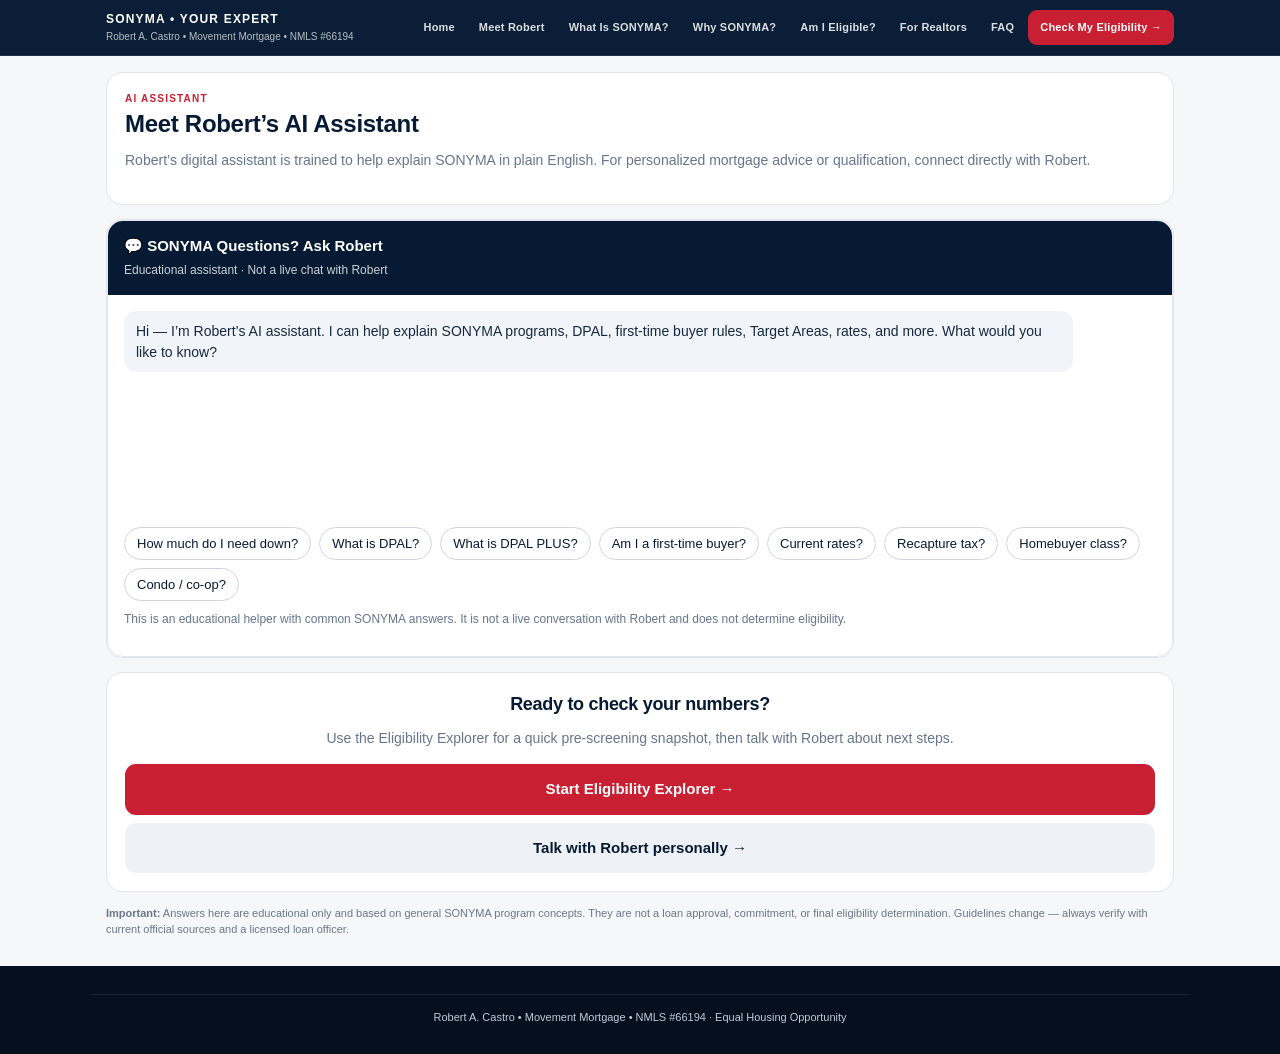
==== ask-robert.html @ 3ed0aafd "Add Ask Robert AI Assistant page (transparent positioning + funnel to eligibility)" ====
<!doctype html>
<html lang="en">
<head>
<meta charset="utf-8">
<meta name="viewport" content="width=device-width,initial-scale=1,viewport-fit=cover">
<meta name="theme-color" content="#071a33">
<title>Ask Robert’s AI Assistant | SONYMA Questions | Robert A. Castro</title>
<meta name="description" content="Robert’s digital assistant helps explain SONYMA in plain English. For personalized mortgage advice, connect directly with Robert.">
<link rel="stylesheet" href="/styles.css">
<style>
.chat-shell{background:#fff;border:1px solid #e5e7eb;border-radius:16px;overflow:hidden}
.chat-head{background:var(--navy);color:#fff;padding:14px 16px}
.chat-head strong{display:block;font-size:15px}
.chat-head span{font-size:12px;opacity:.8}
.chat-body{padding:16px;min-height:220px}
.bubble{max-width:92%;padding:10px 12px;border-radius:12px;font-size:14px;line-height:1.45;margin-bottom:10px}
.bubble.ai{background:#f1f5f9;color:var(--ink)}
.bubble.user{background:#e8f0fe;color:var(--navy);margin-left:auto}
.chips{display:flex;flex-wrap:wrap;gap:8px;margin:12px 0 0}
.chips button{border:1px solid #d1d5db;background:#fff;border-radius:999px;padding:8px 12px;font-size:13px;cursor:pointer;color:var(--navy)}
.chips button:hover{border-color:#c91f32;color:#c91f32}
.chat-note{font-size:12px;color:var(--muted);margin-top:10px;line-height:1.4}
</style>
</head>
<body>
<header class="site-header">
  <div class="header-inner">
    <div class="brand-block">
      <div class="brand">SONYMA • YOUR EXPERT</div>
      <div class="subbrand">Robert A. Castro • Movement Mortgage • NMLS #66194</div>
    </div>
    <nav class="nav-desktop" aria-label="Main">
      <a href="/">Home</a>
      <a href="/meet-robert.html">Meet Robert</a>
      <a href="/what-is-sonyma.html">What Is SONYMA?</a>
      <a href="/why-sonyma.html">Why SONYMA?</a>
      <a href="/eligible.html">Am I Eligible?</a>
      <a href="/realtors.html">For Realtors</a>
      <a href="/faq.html">FAQ</a>
      <a class="nav-cta" href="/eligible.html">Check My Eligibility →</a>
    </nav>
    <button type="button" class="menu-btn" id="menuBtn" aria-label="Open menu">Menu</button>
  </div>
  <nav class="nav-mobile" id="navMobile">
    <a href="/">Home</a>
    <a href="/meet-robert.html">Meet Robert</a>
    <a href="/ask-robert.html">Ask Robert (AI)</a>
    <a href="/eligible.html">Am I Eligible?</a>
    <a href="/realtors.html">For Realtors</a>
    <a href="/faq.html">FAQ</a>
    <a class="nav-cta-m" href="/eligible.html">Check My Eligibility →</a>
  </nav>
</header>

<main class="wrap">
  <section class="card">
    <div class="eyebrow">AI assistant</div>
    <h1 class="section-title" style="font-size:24px">Meet Robert’s AI Assistant</h1>
    <p class="section-sub">Robert’s digital assistant is trained to help explain SONYMA in plain English. For personalized mortgage advice or qualification, connect directly with Robert.</p>
  </section>

  <section class="card" style="padding:0;overflow:hidden">
    <div class="chat-shell">
      <div class="chat-head">
        <strong>💬 SONYMA Questions? Ask Robert</strong>
        <span>Educational assistant · Not a live chat with Robert</span>
      </div>
      <div class="chat-body" id="chatBody">
        <div class="bubble ai">Hi — I’m Robert’s AI assistant. I can help explain SONYMA programs, DPAL, first-time buyer rules, Target Areas, rates, and more. What would you like to know?</div>
      </div>
      <div style="padding:0 16px 16px">
        <div class="chips" id="chips">
          <button type="button" data-q="How much do I need down?">How much do I need down?</button>
          <button type="button" data-q="What is DPAL?">What is DPAL?</button>
          <button type="button" data-q="What is DPAL PLUS?">What is DPAL PLUS?</button>
          <button type="button" data-q="Am I a first-time buyer?">Am I a first-time buyer?</button>
          <button type="button" data-q="What are current SONYMA rates?">Current rates?</button>
          <button type="button" data-q="What is recapture tax?">Recapture tax?</button>
          <button type="button" data-q="Do I need a homebuyer class?">Homebuyer class?</button>
          <button type="button" data-q="Can I buy a condo or co-op?">Condo / co-op?</button>
        </div>
        <p class="chat-note">This is an educational helper with common SONYMA answers. It is not a live conversation with Robert and does not determine eligibility.</p>
      </div>
    </div>
  </section>

  <section class="card" style="text-align:center">
    <h2 class="section-title" style="font-size:18px">Ready to check your numbers?</h2>
    <p class="section-sub">Use the Eligibility Explorer for a quick pre-screening snapshot, then talk with Robert about next steps.</p>
    <a class="button block" href="/eligible.html">Start Eligibility Explorer →</a>
    <a class="button secondary block" href="tel:19148049889" style="margin-top:8px">Talk with Robert personally →</a>
  </section>

  <p class="notice"><b>Important:</b> Answers here are educational only and based on general SONYMA program concepts. They are not a loan approval, commitment, or final eligibility determination. Guidelines change — always verify with current official sources and a licensed loan officer.</p>
</main>

<footer class="site-footer">
  <div class="footer-inner">
    <div class="footer-bottom">Robert A. Castro • Movement Mortgage • NMLS #66194 · Equal Housing Opportunity</div>
  </div>
</footer>
<script>
document.getElementById('menuBtn').addEventListener('click',function(){
  document.getElementById('navMobile').classList.toggle('open');
});

const answers = {
  "How much do I need down?": "Many SONYMA programs allow a down payment as low as 3% of the purchase price. Your minimum cash contribution is often 1% (3% for co-ops). You may also be able to use DPAL to help cover down payment and eligible closing costs. Exact requirements depend on property type and program.",
  "What is DPAL?": "DPAL is SONYMA’s Down Payment Assistance Loan. It’s typically 0% interest with no monthly payment, and is generally the greater of $3,000 or 3% of the purchase price (up to $15,000). Using standard DPAL usually increases the first-mortgage rate by about 0.40%. It’s forgiven over time if you stay in the home (subject to program rules).",
  "What is DPAL PLUS?": "DPAL PLUS 2026 is an enhanced, limited down-payment assistance option for certain lower-income buyers. In some cases it can provide more assistance than standard DPAL (up to higher amounts under current guidelines) for down payment, closing costs, and related costs. Funding is limited and eligibility is stricter — ask Robert for the current status.",
  "Am I a first-time buyer?": "For SONYMA, a first-time buyer generally means you haven’t had an ownership interest in a principal residence in the last 3 years. Exceptions can apply if you’re buying in a federally designated Target Area (and in some other limited cases under program rules).",
  "What are current SONYMA rates?": "As a recent official snapshot: Achieving the Dream is about 5.700% without DPAL / 6.100% with DPAL. Low Interest Rate Program is about 6.100% without DPAL / 6.500% with DPAL. These are 30-year fixed rates with 0 points and can change. Always verify on the official SONYMA rate page.",
  "What is recapture tax?": "Federal recapture tax can apply in limited situations when you sell a home financed with certain bond-backed loans (including many SONYMA loans) within nine years and meet specific income and gain tests. It does not automatically apply just because you used SONYMA. Most borrowers never owe it. See the Recapture Tax page for a plain-English breakdown.",
  "Do I need a homebuyer class?": "Often yes. Many SONYMA borrowers must complete an approved homebuyer education course before closing. It covers budgeting, credit, mortgage basics, and homeownership responsibilities. Your lender will confirm what applies to your file.",
  "Can I buy a condo or co-op?": "Yes, in many cases. Single-family homes, condos, co-ops, and 2–4 family primary residences can be eligible under SONYMA guidelines. Limits and cash contribution rules can differ (for example, co-ops often require a higher minimum cash contribution)."
};

const body = document.getElementById('chatBody');
document.getElementById('chips').addEventListener('click', function(e){
  const btn = e.target.closest('button[data-q]');
  if(!btn) return;
  const q = btn.getAttribute('data-q');
  const a = answers[q] || "That’s a great question for Robert to review with your specific numbers. Try the Eligibility Explorer, or call Robert directly.";
  body.innerHTML += '<div class="bubble user">'+q+'</div>';
  body.innerHTML += '<div class="bubble ai">'+a+'</div>';
  body.innerHTML += '<div class="bubble ai">Want to see how this might apply to your situation? <a href="/eligible.html"><b>Start the Eligibility Explorer →</b></a></div>';
  body.scrollTop = body.scrollHeight;
});
</script>
</body>
</html>
---- styles.css ----
:root{--navy:#071a33;--navy2:#0c2b4d;--red:#c91f32;--green:#14804a;--amber:#a66a00;--ink:#17283e;--muted:#65758b;--paper:#f5f7f9;--line:#dfe5ec;--white:#fff}
*{box-sizing:border-box}
html{scroll-behavior:smooth}
html,body{margin:0;background:var(--paper);color:var(--ink);font-family:-apple-system,BlinkMacSystemFont,"Segoe UI",Arial,sans-serif;-webkit-text-size-adjust:100%;line-height:1.5}
body{min-height:100vh;display:flex;flex-direction:column}
a{color:var(--red)}
img{max-width:100%;height:auto;display:block}
.app{max-width:1100px;margin:0 auto;width:100%;flex:1}
.wrap{padding:16px;max-width:1100px;margin:0 auto}
.site-header{background:rgba(7,26,51,.98);color:#fff;position:sticky;top:0;z-index:50;border-bottom:1px solid rgba(255,255,255,.08)}
.header-inner{max-width:1100px;margin:0 auto;padding:10px 16px;display:flex;align-items:center;justify-content:space-between;gap:12px}
.brand-block{min-width:0}
.brand{font-weight:900;letter-spacing:1.2px;font-size:12px;white-space:nowrap}
.subbrand{font-size:10px;opacity:.7;margin-top:1px}
.nav-desktop{display:none;align-items:center;gap:4px;flex-wrap:wrap}
.nav-desktop a{color:rgba(255,255,255,.85);text-decoration:none;font-size:11px;font-weight:700;padding:8px 10px;border-radius:8px;letter-spacing:.2px}
.nav-desktop a:hover,.nav-desktop a.active{background:rgba(255,255,255,.1);color:#fff}
.nav-cta{background:var(--red)!important;color:#fff!important;border-radius:9px!important;padding:9px 12px!important}
.menu-btn{background:transparent;border:1.5px solid rgba(255,255,255,.3);color:#fff;border-radius:9px;padding:10px 12px;font-weight:800;font-size:13px;cursor:pointer;min-height:44px}
.nav-mobile{display:none;background:#050f1d;padding:8px 16px 16px;border-top:1px solid rgba(255,255,255,.08)}
.nav-mobile.open{display:block}
.nav-mobile a{display:block;color:#e8eef5;text-decoration:none;font-weight:700;font-size:14px;padding:12px 8px;border-bottom:1px solid rgba(255,255,255,.06)}
.nav-mobile a.nav-cta-m{background:var(--red);color:#fff;text-align:center;border-radius:10px;margin-top:10px;border:0}
.button,button.button{border:0;background:var(--red);color:#fff;font-weight:850;border-radius:11px;padding:14px 16px;cursor:pointer;text-decoration:none;display:inline-flex;align-items:center;justify-content:center;font-size:15px;min-height:48px;gap:6px}
.button.secondary{background:#eef2f6;color:var(--navy)}
.button.ghost{background:transparent;border:1.5px solid rgba(255,255,255,.35);color:#fff}
.button.block{width:100%}
.card{background:#fff;border:1px solid var(--line);border-radius:16px;padding:18px;margin-bottom:14px}
.card h2{margin:0 0 10px;color:var(--navy);font-size:20px;letter-spacing:-.3px}
.card h3{margin:0 0 6px;color:var(--navy);font-size:16px}
.muted{color:var(--muted);font-size:14px;line-height:1.5}
.eyebrow{font-size:10px;color:var(--red);font-weight:900;letter-spacing:1.2px;text-transform:uppercase}
.grid-2{display:grid;gap:12px}
.grid-3{display:grid;gap:12px}
.story-card{background:#fff;border:1px solid var(--line);border-radius:14px;padding:16px}
.story-card p{margin:0;color:var(--muted);font-size:13px;line-height:1.45}
.hero{background:linear-gradient(180deg,#071a33,#061321);color:#fff;border-radius:16px;overflow:hidden;margin-bottom:16px}
.hero-photo{position:relative;width:100%;height:220px;background:#0a1a2e;overflow:hidden}
.hero-photo img{position:absolute;inset:0;width:100%;height:100%;object-fit:cover;object-position:center 20%}
.hero-body{padding:20px 16px 24px}
.hero-kicker{font-size:10px;letter-spacing:1.8px;font-weight:900;color:#ff5a68}
.hero h1{font-size:32px;line-height:.95;letter-spacing:-1px;margin:8px 0 10px;font-weight:900}
.hero .lede{font-size:14px;line-height:1.5;color:#e6edf5;margin:0 0 14px}
.hero-actions{display:flex;flex-direction:column;gap:8px}
.hero-actions .button{width:100%;justify-content:center}
.section-title{font-size:22px;color:var(--navy);margin:0 0 8px;letter-spacing:-.3px;font-weight:900}
.section-sub{color:var(--muted);font-size:14px;margin:0 0 16px;line-height:1.45}
.path-steps{display:grid;gap:10px;margin:16px 0}
.path-step{background:#fff;border:1px solid var(--line);border-radius:12px;padding:14px;display:flex;gap:12px;align-items:flex-start}
.path-num{background:var(--navy);color:#fff;width:28px;height:28px;border-radius:50%;display:flex;align-items:center;justify-content:center;font-size:12px;font-weight:900;flex-shrink:0}
.cta-band{background:linear-gradient(135deg,#071a33,#0c2b4d);color:#fff;border-radius:16px;padding:24px 16px;text-align:center;margin:16px 0}
.cta-band h2{margin:0 0 8px;font-size:20px}
.cta-band p{margin:0 0 14px;color:#c5d2e0;font-size:14px;line-height:1.45}
.phone-lg{font-size:22px;font-weight:900;color:#fff;text-decoration:none;display:block;margin:8px 0 12px}
.qa-item{background:#fff;border:1px solid #dfe5eb;border-radius:12px;margin-bottom:8px;overflow:hidden}
.qa-q{width:100%;background:#fff;border:0;padding:14px;text-align:left;font-size:14px;font-weight:850;display:flex;justify-content:space-between;align-items:center;color:var(--navy);min-height:48px;cursor:pointer}
.qa-q span{color:var(--red);font-size:18px}
.qa-a{display:none;padding:0 14px 16px;color:#000;font-size:15px;line-height:1.65;background:#eef2f6;border-top:1px solid #d0d7e0}
.qa-item.open .qa-a{display:block;padding:14px}
label{display:block;font-size:13px;font-weight:800;color:var(--navy);margin:12px 0 5px}
input,select{width:100%;padding:13px 12px;border:1px solid #cfd7e1;border-radius:10px;font-size:16px;background:#fff}
.rate-grid{display:grid;grid-template-columns:1fr 1fr;gap:10px}
.rate{border:1px solid var(--line);border-radius:14px;padding:16px;background:#fff;box-shadow:0 1px 3px rgba(7,26,51,.04)}
.rate strong{font-size:11px;display:block;color:var(--muted);letter-spacing:.4px;text-transform:uppercase}
.rate .num{font-size:28px;font-weight:900;color:var(--red);margin:8px 0 4px;letter-spacing:-.5px}
.rate small{color:var(--muted);font-size:12px;line-height:1.4;display:block}
.result{border-left:4px solid var(--green);background:#fff;border-radius:12px;padding:14px;margin:8px 0;border:1px solid var(--line)}
.result.no{border-left-color:#c7ced7}
.result.warn{border-left-color:#d99000}
.result h3{margin:0 0 4px;color:var(--navy);font-size:16px}
.result p{margin:3px 0;color:#1e2d3d;font-size:13px;line-height:1.45}
.pill{display:inline-block;padding:3px 8px;border-radius:999px;font-size:10px;font-weight:850;background:#e8f6ef;color:var(--green)}
.warnpill{background:#fff2d8;color:var(--amber)}
.notice{font-size:11px;color:#6a7789;line-height:1.45;margin:12px 0}
.stepbar{display:grid;grid-template-columns:repeat(5,1fr);gap:3px;margin-bottom:12px}
.stepbar div{font-size:9px;text-align:center;font-weight:900;color:#8290a2;padding:9px 2px;border-radius:8px;background:#eef2f6;line-height:1.25}
.stepbar .active{background:#c91f32;color:#fff}
.site-footer{background:#050f1d;color:#bfcbd9;font-size:12px;padding:28px 16px;margin-top:auto}
.footer-inner{max-width:1100px;margin:0 auto}
.footer-grid{display:grid;gap:18px;margin-bottom:18px}
.footer-col strong{display:block;color:#fff;font-size:13px;margin-bottom:8px}
.footer-col a{color:#bfcbd9;text-decoration:none;display:block;padding:4px 0;font-size:12px}
.footer-col a:hover{color:#fff}
.footer-bottom{border-top:1px solid rgba(255,255,255,.08);padding-top:14px;font-size:11px;line-height:1.5;text-align:center}
.disclaimer{font-size:11px;color:#8a97a8;line-height:1.5;margin-top:12px}
.flow{display:flex;flex-wrap:wrap;gap:8px;align-items:center;justify-content:center;margin:18px 0}
.flow-box{background:var(--navy);color:#fff;padding:12px 14px;border-radius:10px;font-weight:800;font-size:12px;text-align:center}
.flow-arrow{color:var(--red);font-weight:900;font-size:18px}
.cond-cards{display:grid;gap:12px;margin:16px 0}
.cond-card{background:#fff;border:1px solid var(--line);border-radius:14px;padding:16px;border-left:4px solid var(--red)}
.cond-card .n{font-size:28px;font-weight:900;color:var(--red);line-height:1}
@media(min-width:800px){
  .nav-desktop{display:flex}
  .menu-btn{display:none}
  .grid-2{grid-template-columns:1fr 1fr}
  .grid-3{grid-template-columns:repeat(3,1fr)}
  .hero-photo{height:340px}
  .hero h1{font-size:44px}
  .hero-actions{flex-direction:row}
  .hero-actions .button{width:auto}
  .footer-grid{grid-template-columns:2fr 1fr 1fr 1fr}
  .cond-cards{grid-template-columns:repeat(3,1fr)}
}
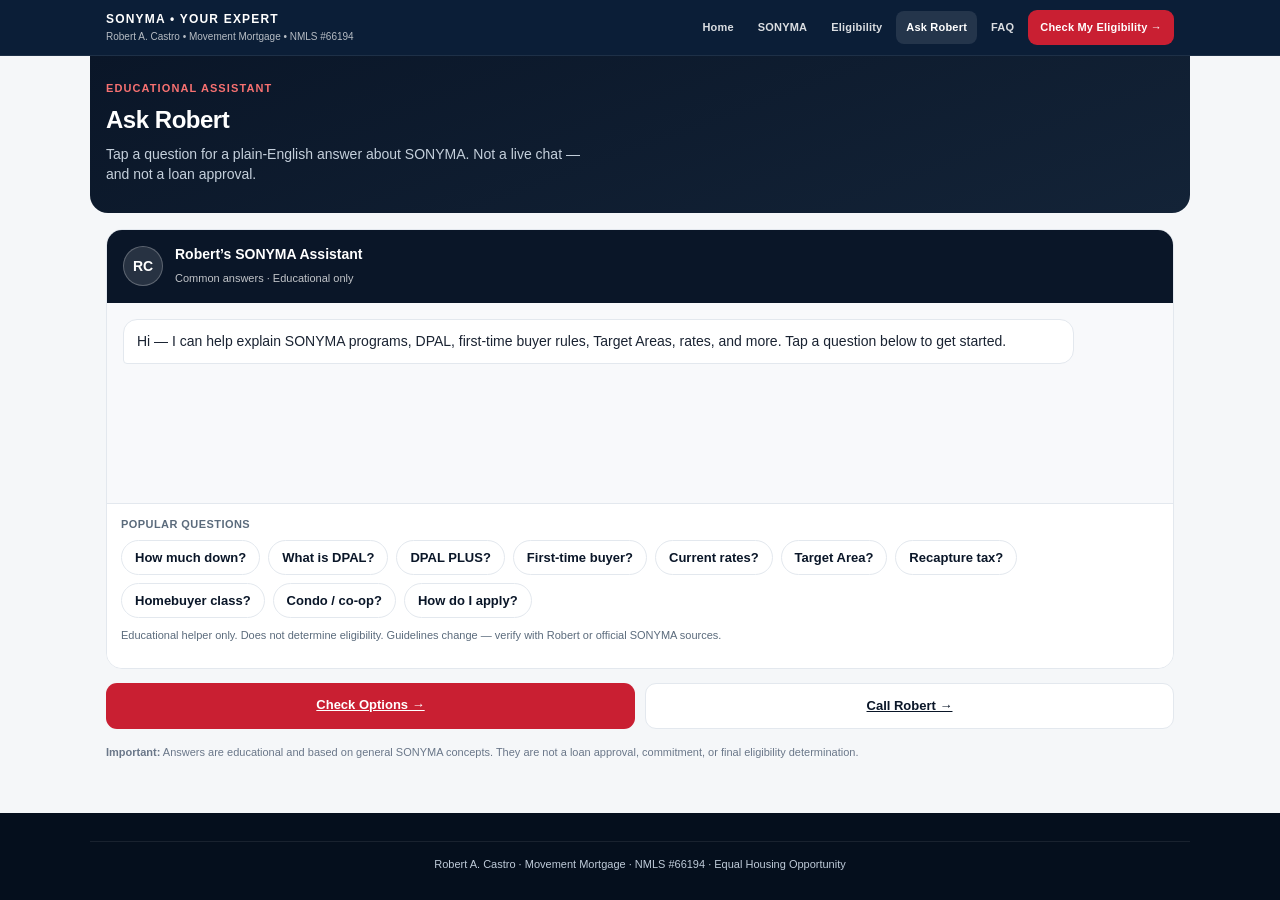
==== commit f85c145c: "Phase 5: Polish Ask Robert chat UI — categories, clearer CTAs" ====
--- a/ask-robert.html
+++ b/ask-robert.html
@@ -3,23 +3,83 @@
 <head>
 <meta charset="utf-8">
 <meta name="viewport" content="width=device-width,initial-scale=1,viewport-fit=cover">
-<meta name="theme-color" content="#071a33">
-<title>Ask Robert’s AI Assistant | SONYMA Questions | Robert A. Castro</title>
-<meta name="description" content="Robert’s digital assistant helps explain SONYMA in plain English. For personalized mortgage advice, connect directly with Robert.">
+<meta name="theme-color" content="#0a1628">
+<title>Ask Robert | SONYMA Questions | Robert A. Castro</title>
+<meta name="description" content="Plain-English answers to common SONYMA questions. Educational assistant — not a live chat or loan approval.">
 <link rel="stylesheet" href="/styles.css">
 <style>
-.chat-shell{background:#fff;border:1px solid #e5e7eb;border-radius:16px;overflow:hidden}
-.chat-head{background:var(--navy);color:#fff;padding:14px 16px}
-.chat-head strong{display:block;font-size:15px}
-.chat-head span{font-size:12px;opacity:.8}
-.chat-body{padding:16px;min-height:220px}
-.bubble{max-width:92%;padding:10px 12px;border-radius:12px;font-size:14px;line-height:1.45;margin-bottom:10px}
-.bubble.ai{background:#f1f5f9;color:var(--ink)}
-.bubble.user{background:#e8f0fe;color:var(--navy);margin-left:auto}
-.chips{display:flex;flex-wrap:wrap;gap:8px;margin:12px 0 0}
-.chips button{border:1px solid #d1d5db;background:#fff;border-radius:999px;padding:8px 12px;font-size:13px;cursor:pointer;color:var(--navy)}
-.chips button:hover{border-color:#c91f32;color:#c91f32}
-.chat-note{font-size:12px;color:var(--muted);margin-top:10px;line-height:1.4}
+:root { --navy:#0a1628; --red:#c91f32; --ink:#1a2332; --muted:#5b6b7c; --line:#e3e8ee; }
+.page-top {
+  background: linear-gradient(160deg, #0a1628, #132337);
+  color: #fff; border-radius: 0 0 18px 18px;
+  padding: 24px 16px 28px; margin: -16px -16px 16px;
+}
+.page-top .eyebrow { color: #f87171; font-size: 11px; font-weight: 800; letter-spacing: .1em; text-transform: uppercase; }
+.page-top h1 { font-size: 24px; font-weight: 900; margin: 6px 0 6px; letter-spacing: -.02em; }
+.page-top p { color: #c5d0dc; font-size: 14px; margin: 0; line-height: 1.45; max-width: 480px; }
+.chat-shell {
+  background: #fff; border: 1px solid var(--line); border-radius: 16px;
+  overflow: hidden; display: flex; flex-direction: column;
+  min-height: 420px; max-height: 70vh;
+}
+.chat-head {
+  background: var(--navy); color: #fff; padding: 14px 16px;
+  display: flex; align-items: center; gap: 12px;
+}
+.chat-avatar {
+  width: 40px; height: 40px; border-radius: 50%;
+  background: rgba(255,255,255,.12); border: 1.5px solid rgba(255,255,255,.25);
+  display: flex; align-items: center; justify-content: center;
+  font-weight: 900; font-size: 14px; flex-shrink: 0;
+}
+.chat-head strong { display: block; font-size: 14px; }
+.chat-head span { font-size: 11px; opacity: .75; }
+.chat-body {
+  flex: 1; overflow-y: auto; padding: 16px;
+  background: #f8f9fb; min-height: 200px;
+}
+.bubble {
+  max-width: 92%; padding: 11px 13px; border-radius: 14px;
+  font-size: 14px; line-height: 1.5; margin-bottom: 10px;
+}
+.bubble.ai {
+  background: #fff; color: var(--ink);
+  border: 1px solid var(--line); border-bottom-left-radius: 4px;
+}
+.bubble.user {
+  background: var(--red); color: #fff;
+  margin-left: auto; border-bottom-right-radius: 4px;
+}
+.bubble a { font-weight: 700; }
+.bubble.user a { color: #fff; text-decoration: underline; }
+.chat-footer {
+  padding: 12px 14px 14px; border-top: 1px solid var(--line); background: #fff;
+}
+.chip-label {
+  font-size: 11px; font-weight: 800; color: var(--muted);
+  letter-spacing: .04em; text-transform: uppercase; margin-bottom: 8px;
+}
+.chips { display: flex; flex-wrap: wrap; gap: 8px; }
+.chips button {
+  border: 1.5px solid var(--line); background: #fff;
+  border-radius: 999px; padding: 9px 13px; font-size: 13px;
+  font-weight: 600; cursor: pointer; color: var(--navy);
+  font-family: inherit; transition: border-color .15s, color .15s;
+}
+.chips button:hover, .chips button:focus {
+  border-color: var(--red); color: var(--red); outline: none;
+}
+.chips button.used { opacity: .55; }
+.chat-note { font-size: 11px; color: var(--muted); margin-top: 10px; line-height: 1.4; }
+.quick-cta {
+  display: grid; grid-template-columns: 1fr 1fr; gap: 10px; margin-top: 14px;
+}
+.quick-cta a {
+  display: block; text-align: center; padding: 12px;
+  border-radius: 11px; font-weight: 800; font-size: 13px;
+}
+.quick-cta .primary { background: var(--red); color: #fff; }
+.quick-cta .secondary { background: #fff; color: var(--navy); border: 1.5px solid var(--line); }
 </style>
 </head>
 <body>
@@ -31,11 +91,9 @@
     </div>
     <nav class="nav-desktop" aria-label="Main">
       <a href="/">Home</a>
-      <a href="/meet-robert.html">Meet Robert</a>
-      <a href="/what-is-sonyma.html">What Is SONYMA?</a>
-      <a href="/why-sonyma.html">Why SONYMA?</a>
-      <a href="/eligible.html">Am I Eligible?</a>
-      <a href="/realtors.html">For Realtors</a>
+      <a href="/what-is-sonyma.html">SONYMA</a>
+      <a href="/eligible.html">Eligibility</a>
+      <a href="/ask-robert.html" class="active">Ask Robert</a>
       <a href="/faq.html">FAQ</a>
       <a class="nav-cta" href="/eligible.html">Check My Eligibility →</a>
     </nav>
@@ -43,86 +101,95 @@
   </div>
   <nav class="nav-mobile" id="navMobile">
     <a href="/">Home</a>
+    <a href="/eligible.html">Eligibility</a>
+    <a href="/ask-robert.html">Ask Robert</a>
+    <a href="/faq.html">FAQ</a>
+    <a href="/why-sonyma.html">Why SONYMA?</a>
     <a href="/meet-robert.html">Meet Robert</a>
-    <a href="/ask-robert.html">Ask Robert (AI)</a>
-    <a href="/eligible.html">Am I Eligible?</a>
-    <a href="/realtors.html">For Realtors</a>
-    <a href="/faq.html">FAQ</a>
     <a class="nav-cta-m" href="/eligible.html">Check My Eligibility →</a>
   </nav>
 </header>
 
 <main class="wrap">
-  <section class="card">
-    <div class="eyebrow">AI assistant</div>
-    <h1 class="section-title" style="font-size:24px">Meet Robert’s AI Assistant</h1>
-    <p class="section-sub">Robert’s digital assistant is trained to help explain SONYMA in plain English. For personalized mortgage advice or qualification, connect directly with Robert.</p>
-  </section>
+  <div class="page-top">
+    <div class="eyebrow">Educational assistant</div>
+    <h1>Ask Robert</h1>
+    <p>Tap a question for a plain-English answer about SONYMA. Not a live chat — and not a loan approval.</p>
+  </div>
 
-  <section class="card" style="padding:0;overflow:hidden">
-    <div class="chat-shell">
-      <div class="chat-head">
-        <strong>💬 SONYMA Questions? Ask Robert</strong>
-        <span>Educational assistant · Not a live chat with Robert</span>
-      </div>
-      <div class="chat-body" id="chatBody">
-        <div class="bubble ai">Hi — I’m Robert’s AI assistant. I can help explain SONYMA programs, DPAL, first-time buyer rules, Target Areas, rates, and more. What would you like to know?</div>
-      </div>
-      <div style="padding:0 16px 16px">
-        <div class="chips" id="chips">
-          <button type="button" data-q="How much do I need down?">How much do I need down?</button>
-          <button type="button" data-q="What is DPAL?">What is DPAL?</button>
-          <button type="button" data-q="What is DPAL PLUS?">What is DPAL PLUS?</button>
-          <button type="button" data-q="Am I a first-time buyer?">Am I a first-time buyer?</button>
-          <button type="button" data-q="What are current SONYMA rates?">Current rates?</button>
-          <button type="button" data-q="What is recapture tax?">Recapture tax?</button>
-          <button type="button" data-q="Do I need a homebuyer class?">Homebuyer class?</button>
-          <button type="button" data-q="Can I buy a condo or co-op?">Condo / co-op?</button>
-        </div>
-        <p class="chat-note">This is an educational helper with common SONYMA answers. It is not a live conversation with Robert and does not determine eligibility.</p>
+  <div class="chat-shell">
+    <div class="chat-head">
+      <div class="chat-avatar">RC</div>
+      <div>
+        <strong>Robert’s SONYMA Assistant</strong>
+        <span>Common answers · Educational only</span>
       </div>
     </div>
-  </section>
+    <div class="chat-body" id="chatBody">
+      <div class="bubble ai">Hi — I can help explain SONYMA programs, DPAL, first-time buyer rules, Target Areas, rates, and more. Tap a question below to get started.</div>
+    </div>
+    <div class="chat-footer">
+      <div class="chip-label">Popular questions</div>
+      <div class="chips" id="chips">
+        <button type="button" data-q="How much do I need down?">How much down?</button>
+        <button type="button" data-q="What is DPAL?">What is DPAL?</button>
+        <button type="button" data-q="What is DPAL PLUS?">DPAL PLUS?</button>
+        <button type="button" data-q="Am I a first-time buyer?">First-time buyer?</button>
+        <button type="button" data-q="What are current SONYMA rates?">Current rates?</button>
+        <button type="button" data-q="What is a Target Area?">Target Area?</button>
+        <button type="button" data-q="What is recapture tax?">Recapture tax?</button>
+        <button type="button" data-q="Do I need a homebuyer class?">Homebuyer class?</button>
+        <button type="button" data-q="Can I buy a condo or co-op?">Condo / co-op?</button>
+        <button type="button" data-q="How do I apply?">How do I apply?</button>
+      </div>
+      <p class="chat-note">Educational helper only. Does not determine eligibility. Guidelines change — verify with Robert or official SONYMA sources.</p>
+    </div>
+  </div>
 
-  <section class="card" style="text-align:center">
-    <h2 class="section-title" style="font-size:18px">Ready to check your numbers?</h2>
-    <p class="section-sub">Use the Eligibility Explorer for a quick pre-screening snapshot, then talk with Robert about next steps.</p>
-    <a class="button block" href="/eligible.html">Start Eligibility Explorer →</a>
-    <a class="button secondary block" href="tel:19148049889" style="margin-top:8px">Talk with Robert personally →</a>
-  </section>
+  <div class="quick-cta">
+    <a class="primary" href="/eligible.html">Check Options →</a>
+    <a class="secondary" href="tel:19148049889">Call Robert →</a>
+  </div>
 
-  <p class="notice"><b>Important:</b> Answers here are educational only and based on general SONYMA program concepts. They are not a loan approval, commitment, or final eligibility determination. Guidelines change — always verify with current official sources and a licensed loan officer.</p>
+  <p class="notice" style="margin-top:16px">
+    <b>Important:</b> Answers are educational and based on general SONYMA concepts.
+    They are not a loan approval, commitment, or final eligibility determination.
+  </p>
 </main>
 
 <footer class="site-footer">
   <div class="footer-inner">
-    <div class="footer-bottom">Robert A. Castro • Movement Mortgage • NMLS #66194 · Equal Housing Opportunity</div>
+    <div class="footer-bottom">Robert A. Castro · Movement Mortgage · NMLS #66194 · Equal Housing Opportunity</div>
   </div>
 </footer>
+
 <script>
-document.getElementById('menuBtn').addEventListener('click',function(){
+document.getElementById('menuBtn').addEventListener('click', function () {
   document.getElementById('navMobile').classList.toggle('open');
 });
 
 const answers = {
   "How much do I need down?": "Many SONYMA programs allow a down payment as low as 3% of the purchase price. Your minimum cash contribution is often 1% (3% for co-ops). You may also be able to use DPAL to help cover down payment and eligible closing costs. Exact requirements depend on property type and program.",
   "What is DPAL?": "DPAL is SONYMA’s Down Payment Assistance Loan. It’s typically 0% interest with no monthly payment, and is generally the greater of $3,000 or 3% of the purchase price (up to $15,000). Using standard DPAL usually increases the first-mortgage rate by about 0.40%. It’s forgiven over time if you stay in the home (subject to program rules).",
-  "What is DPAL PLUS?": "DPAL PLUS 2026 is an enhanced, limited down-payment assistance option for certain lower-income buyers. In some cases it can provide more assistance than standard DPAL (up to higher amounts under current guidelines) for down payment, closing costs, and related costs. Funding is limited and eligibility is stricter — ask Robert for the current status.",
+  "What is DPAL PLUS?": "DPAL PLUS is an enhanced, limited down-payment assistance option for certain lower-income buyers. In some cases it can provide more assistance than standard DPAL for down payment, closing costs, and related costs. Funding is limited and eligibility is stricter — ask Robert for current status.",
   "Am I a first-time buyer?": "For SONYMA, a first-time buyer generally means you haven’t had an ownership interest in a principal residence in the last 3 years. Exceptions can apply if you’re buying in a federally designated Target Area (and in some other limited cases under program rules).",
-  "What are current SONYMA rates?": "As a recent official snapshot: Achieving the Dream is about 5.700% without DPAL / 6.100% with DPAL. Low Interest Rate Program is about 6.100% without DPAL / 6.500% with DPAL. These are 30-year fixed rates with 0 points and can change. Always verify on the official SONYMA rate page.",
+  "What are current SONYMA rates?": "As a recent snapshot: Achieving the Dream is about 5.700% without DPAL / 6.100% with DPAL. Low Interest Rate Program is about 6.100% without DPAL / 6.500% with DPAL. These are 30-year fixed rates with 0 points and can change. Always verify on the official SONYMA rate page.",
+  "What is a Target Area?": "A Target Area is a federally designated geographic area where SONYMA can offer more flexible first-time buyer rules and, in many cases, higher income and purchase-price limits. Look up any address with the official SONYMA Target Area Locator, or call SONYMA at 1-800-382-HOME.",
   "What is recapture tax?": "Federal recapture tax can apply in limited situations when you sell a home financed with certain bond-backed loans (including many SONYMA loans) within nine years and meet specific income and gain tests. It does not automatically apply just because you used SONYMA. Most borrowers never owe it. See the Recapture Tax page for a plain-English breakdown.",
   "Do I need a homebuyer class?": "Often yes. Many SONYMA borrowers must complete an approved homebuyer education course before closing. It covers budgeting, credit, mortgage basics, and homeownership responsibilities. Your lender will confirm what applies to your file.",
-  "Can I buy a condo or co-op?": "Yes, in many cases. Single-family homes, condos, co-ops, and 2–4 family primary residences can be eligible under SONYMA guidelines. Limits and cash contribution rules can differ (for example, co-ops often require a higher minimum cash contribution)."
+  "Can I buy a condo or co-op?": "Yes, in many cases. Single-family homes, condos, co-ops, and 2–4 family primary residences can be eligible under SONYMA guidelines. Limits and cash contribution rules can differ (for example, co-ops often require a higher minimum cash contribution).",
+  "How do I apply?": "Start with the Eligibility Explorer on this site for an educational snapshot, then contact Robert to discuss your situation. If SONYMA looks like a fit, you’ll complete a full application with Movement Mortgage. Supporting documents (income, assets, credit, property) will be required."
 };
 
 const body = document.getElementById('chatBody');
-document.getElementById('chips').addEventListener('click', function(e){
+document.getElementById('chips').addEventListener('click', function (e) {
   const btn = e.target.closest('button[data-q]');
-  if(!btn) return;
+  if (!btn) return;
   const q = btn.getAttribute('data-q');
   const a = answers[q] || "That’s a great question for Robert to review with your specific numbers. Try the Eligibility Explorer, or call Robert directly.";
-  body.innerHTML += '<div class="bubble user">'+q+'</div>';
-  body.innerHTML += '<div class="bubble ai">'+a+'</div>';
+  btn.classList.add('used');
+  body.innerHTML += '<div class="bubble user">' + q + '</div>';
+  body.innerHTML += '<div class="bubble ai">' + a + '</div>';
   body.innerHTML += '<div class="bubble ai">Want to see how this might apply to your situation? <a href="/eligible.html"><b>Start the Eligibility Explorer →</b></a></div>';
   body.scrollTop = body.scrollHeight;
 });
--- a/styles.css
+++ b/styles.css
@@ -35,8 +35,8 @@
 .story-card{background:#fff;border:1px solid var(--line);border-radius:14px;padding:16px}
 .story-card p{margin:0;color:var(--muted);font-size:13px;line-height:1.45}
 .hero{background:linear-gradient(180deg,#071a33,#061321);color:#fff;border-radius:16px;overflow:hidden;margin-bottom:16px}
-.hero-photo{position:relative;width:100%;height:220px;background:#0a1a2e;overflow:hidden}
-.hero-photo img{position:absolute;inset:0;width:100%;height:100%;object-fit:cover;object-position:center 20%}
+.hero-photo{position:relative;width:100%;height:260px;background:#0a1a2e;overflow:hidden}
+.hero-photo img{position:absolute;inset:0;width:100%;height:100%;object-fit:cover;object-position:center 18%}
 .hero-body{padding:20px 16px 24px}
 .hero-kicker{font-size:10px;letter-spacing:1.8px;font-weight:900;color:#ff5a68}
 .hero h1{font-size:32px;line-height:.95;letter-spacing:-1px;margin:8px 0 10px;font-weight:900}
@@ -94,10 +94,55 @@
   .menu-btn{display:none}
   .grid-2{grid-template-columns:1fr 1fr}
   .grid-3{grid-template-columns:repeat(3,1fr)}
-  .hero-photo{height:340px}
+  .hero-photo{height:380px}
   .hero h1{font-size:44px}
   .hero-actions{flex-direction:row}
   .hero-actions .button{width:auto}
   .footer-grid{grid-template-columns:2fr 1fr 1fr 1fr}
   .cond-cards{grid-template-columns:repeat(3,1fr)}
 }
+
+/* Phase 4 — reusable rate + program cards */
+.rate-card-grid{display:grid;grid-template-columns:1fr 1fr;gap:12px}
+.rate-card{
+  background:#fff;border:1px solid var(--line);border-radius:16px;padding:18px 16px;
+  box-shadow:0 1px 4px rgba(7,26,51,.04)
+}
+.rate-card .tag{
+  display:inline-block;font-size:10px;font-weight:800;letter-spacing:.06em;
+  text-transform:uppercase;color:var(--red);margin-bottom:6px
+}
+.rate-card h3{font-size:14px;font-weight:800;color:var(--navy);margin:0 0 4px}
+.rate-card .rate-num{
+  font-size:32px;font-weight:900;color:var(--red);letter-spacing:-.04em;line-height:1.1;margin:6px 0
+}
+.rate-card .rate-sub{font-size:12px;color:var(--muted);line-height:1.4}
+.rate-card .rate-meta{font-size:11px;color:var(--muted);margin-top:8px;padding-top:8px;border-top:1px solid var(--line)}
+.program-grid{display:grid;gap:12px}
+@media(min-width:700px){.program-grid{grid-template-columns:1fr 1fr}}
+.program-card{
+  background:#fff;border:1px solid var(--line);border-radius:16px;padding:18px;
+  display:flex;flex-direction:column;gap:8px
+}
+.program-card .pc-top{display:flex;align-items:flex-start;justify-content:space-between;gap:8px}
+.program-card .pc-icon{
+  width:36px;height:36px;border-radius:10px;background:#fef2f2;color:var(--red);
+  display:flex;align-items:center;justify-content:center;font-weight:900;font-size:14px;flex-shrink:0
+}
+.program-card h3{font-size:16px;font-weight:900;color:var(--navy);margin:0}
+.program-card .pc-badge{
+  font-size:10px;font-weight:800;letter-spacing:.04em;text-transform:uppercase;
+  background:#f0f3f6;color:var(--navy);padding:3px 8px;border-radius:999px;white-space:nowrap
+}
+.program-card p{font-size:13px;color:var(--muted);line-height:1.5;margin:0}
+.program-card ul{margin:0;padding-left:16px;font-size:13px;color:var(--ink);line-height:1.55}
+.program-card .pc-rate{
+  margin-top:auto;padding-top:10px;border-top:1px solid var(--line);
+  font-size:13px;font-weight:700;color:var(--navy)
+}
+.program-card .pc-rate span{color:var(--red);font-size:18px;font-weight:900}
+.verify-bar{
+  background:#f8f9fb;border:1px solid var(--line);border-radius:12px;
+  padding:12px 14px;font-size:12px;color:var(--muted);line-height:1.45;margin-top:12px
+}
+.verify-bar a{font-weight:700}
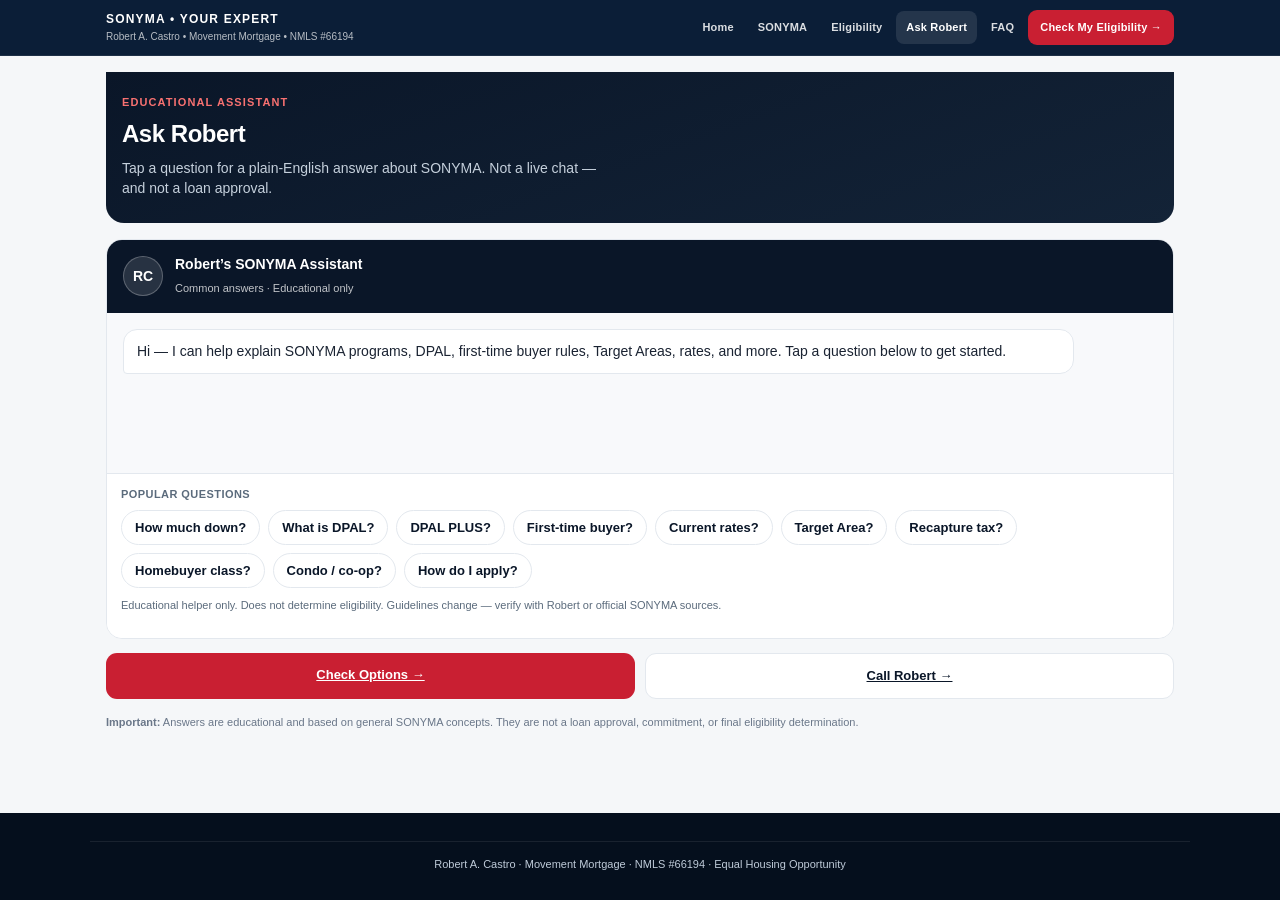
==== commit 1a8ce53f: "Ask Robert: start each Q&A at top of chat; fix header overlap" ====
--- a/ask-robert.html
+++ b/ask-robert.html
@@ -12,7 +12,7 @@
 .page-top {
   background: linear-gradient(160deg, #0a1628, #132337);
   color: #fff; border-radius: 0 0 18px 18px;
-  padding: 24px 16px 28px; margin: -16px -16px 16px;
+  padding: 22px 16px 24px; margin: 0 0 16px;
 }
 .page-top .eyebrow { color: #f87171; font-size: 11px; font-weight: 800; letter-spacing: .1em; text-transform: uppercase; }
 .page-top h1 { font-size: 24px; font-weight: 900; margin: 6px 0 6px; letter-spacing: -.02em; }
@@ -20,11 +20,11 @@
 .chat-shell {
   background: #fff; border: 1px solid var(--line); border-radius: 16px;
   overflow: hidden; display: flex; flex-direction: column;
-  min-height: 420px; max-height: 70vh;
+  min-height: 380px; max-height: min(70vh, 560px);
 }
 .chat-head {
   background: var(--navy); color: #fff; padding: 14px 16px;
-  display: flex; align-items: center; gap: 12px;
+  display: flex; align-items: center; gap: 12px; flex-shrink: 0;
 }
 .chat-avatar {
   width: 40px; height: 40px; border-radius: 50%;
@@ -35,8 +35,8 @@
 .chat-head strong { display: block; font-size: 14px; }
 .chat-head span { font-size: 11px; opacity: .75; }
 .chat-body {
-  flex: 1; overflow-y: auto; padding: 16px;
-  background: #f8f9fb; min-height: 200px;
+  flex: 1 1 auto; overflow-y: auto; -webkit-overflow-scrolling: touch;
+  padding: 16px; background: #f8f9fb; min-height: 160px;
 }
 .bubble {
   max-width: 92%; padding: 11px 13px; border-radius: 14px;
@@ -50,10 +50,10 @@
   background: var(--red); color: #fff;
   margin-left: auto; border-bottom-right-radius: 4px;
 }
-.bubble a { font-weight: 700; }
-.bubble.user a { color: #fff; text-decoration: underline; }
+.bubble a { font-weight: 700; color: var(--red); }
 .chat-footer {
-  padding: 12px 14px 14px; border-top: 1px solid var(--line); background: #fff;
+  padding: 12px 14px 14px; border-top: 1px solid var(--line);
+  background: #fff; flex-shrink: 0;
 }
 .chip-label {
   font-size: 11px; font-weight: 800; color: var(--muted);
@@ -64,12 +64,14 @@
   border: 1.5px solid var(--line); background: #fff;
   border-radius: 999px; padding: 9px 13px; font-size: 13px;
   font-weight: 600; cursor: pointer; color: var(--navy);
-  font-family: inherit; transition: border-color .15s, color .15s;
+  font-family: inherit;
 }
 .chips button:hover, .chips button:focus {
   border-color: var(--red); color: var(--red); outline: none;
 }
-.chips button.used { opacity: .55; }
+.chips button.active {
+  border-color: var(--red); background: #fef2f2; color: var(--red);
+}
 .chat-note { font-size: 11px; color: var(--muted); margin-top: 10px; line-height: 1.4; }
 .quick-cta {
   display: grid; grid-template-columns: 1fr 1fr; gap: 10px; margin-top: 14px;
@@ -117,7 +119,7 @@
     <p>Tap a question for a plain-English answer about SONYMA. Not a live chat — and not a loan approval.</p>
   </div>
 
-  <div class="chat-shell">
+  <div class="chat-shell" id="chatShell">
     <div class="chat-head">
       <div class="chat-avatar">RC</div>
       <div>
@@ -182,17 +184,34 @@
 };
 
 const body = document.getElementById('chatBody');
+const shell = document.getElementById('chatShell');
+
 document.getElementById('chips').addEventListener('click', function (e) {
   const btn = e.target.closest('button[data-q]');
   if (!btn) return;
   const q = btn.getAttribute('data-q');
   const a = answers[q] || "That’s a great question for Robert to review with your specific numbers. Try the Eligibility Explorer, or call Robert directly.";
-  btn.classList.add('used');
-  body.innerHTML += '<div class="bubble user">' + q + '</div>';
-  body.innerHTML += '<div class="bubble ai">' + a + '</div>';
-  body.innerHTML += '<div class="bubble ai">Want to see how this might apply to your situation? <a href="/eligible.html"><b>Start the Eligibility Explorer →</b></a></div>';
-  body.scrollTop = body.scrollHeight;
+
+  // Highlight active chip
+  document.querySelectorAll('#chips button').forEach(function (b) {
+    b.classList.toggle('active', b === btn);
+  });
+
+  // Replace chat so this Q&A starts at the top
+  body.innerHTML =
+    '<div class="bubble user">' + q + '</div>' +
+    '<div class="bubble ai">' + a + '</div>' +
+    '<div class="bubble ai">Want to see how this might apply to your situation? <a href="/eligible.html"><b>Start the Eligibility Explorer →</b></a></div>';
+
+  // Scroll chat to top so the question is the first thing you see
+  body.scrollTop = 0;
+
+  // Bring the chat shell into view under the sticky header
+  shell.scrollIntoView({ behavior: 'smooth', block: 'start' });
 });
+
+// Ensure page starts at top on load
+window.scrollTo(0, 0);
 </script>
 </body>
 </html>
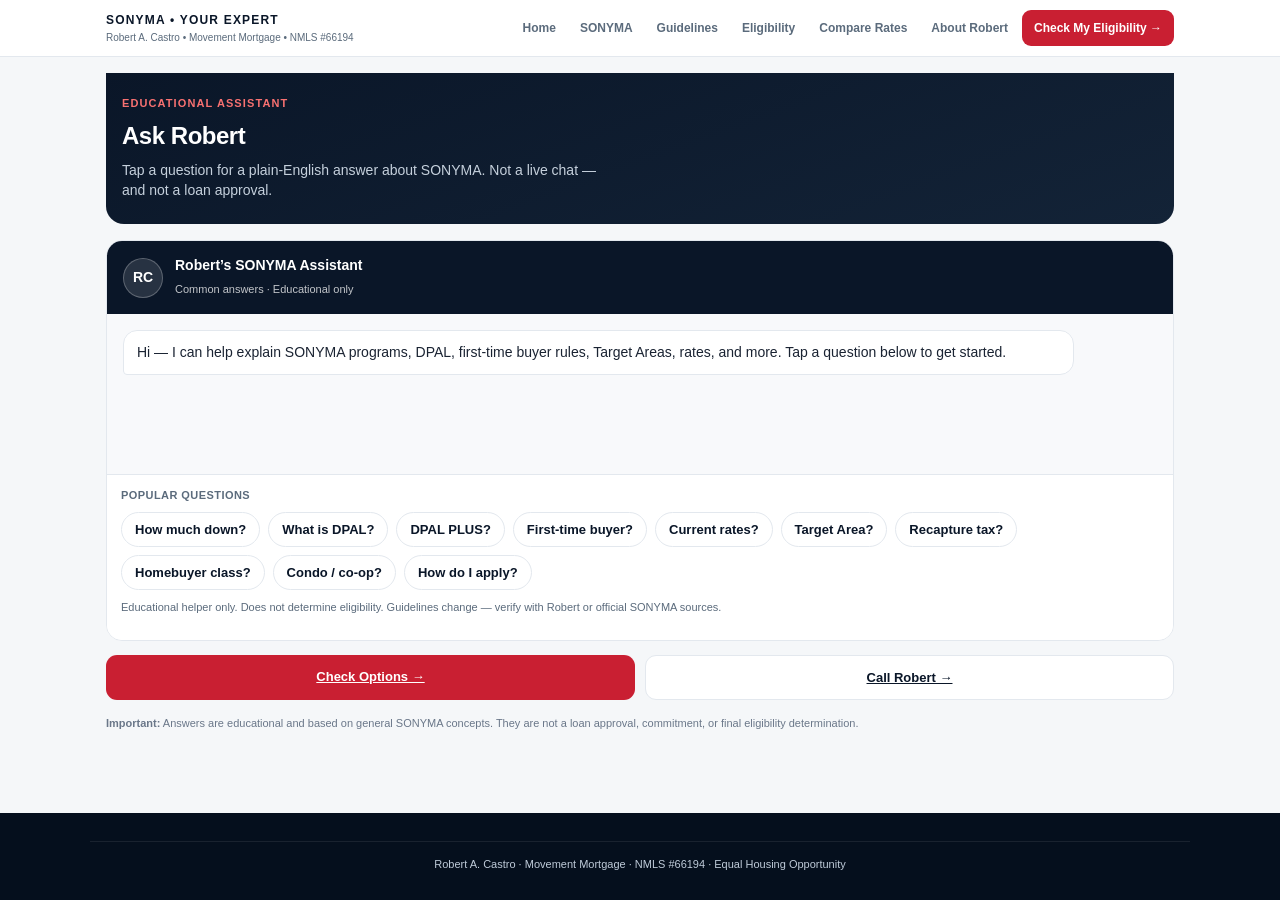
==== commit b510c94e: "Unify ask-robert.html to full white mobile menu options" ====
--- a/ask-robert.html
+++ b/ask-robert.html
@@ -94,21 +94,24 @@
     <nav class="nav-desktop" aria-label="Main">
       <a href="/">Home</a>
       <a href="/what-is-sonyma.html">SONYMA</a>
+      <a href="/guidelines.html">Guidelines</a>
       <a href="/eligible.html">Eligibility</a>
-      <a href="/ask-robert.html" class="active">Ask Robert</a>
-      <a href="/faq.html">FAQ</a>
+      <a href="https://www.mortgagenewsdaily.com/mortgage-rates" target="_blank" rel="noopener">Compare Rates</a>
+      <a href="/meet-robert.html">About Robert</a>
       <a class="nav-cta" href="/eligible.html">Check My Eligibility →</a>
     </nav>
     <button type="button" class="menu-btn" id="menuBtn" aria-label="Open menu">Menu</button>
   </div>
   <nav class="nav-mobile" id="navMobile">
     <a href="/">Home</a>
+    <a href="/what-is-sonyma.html">SONYMA</a>
+    <a href="/guidelines.html">Guidelines</a>
     <a href="/eligible.html">Eligibility</a>
+    <a href="https://www.mortgagenewsdaily.com/mortgage-rates" target="_blank" rel="noopener">Compare Rates</a>
     <a href="/ask-robert.html">Ask Robert</a>
+    <a href="/meet-robert.html">About Robert</a>
     <a href="/faq.html">FAQ</a>
-    <a href="/why-sonyma.html">Why SONYMA?</a>
-    <a href="/meet-robert.html">Meet Robert</a>
-    <a class="nav-cta-m" href="/eligible.html">Check My Eligibility →</a>
+    <a href="https://easyapp.movement.com/apply/create_profile?userid=10105455" target="_blank" rel="noopener">Start Application</a>
   </nav>
 </header>
 
--- a/styles.css
+++ b/styles.css
@@ -7,19 +7,19 @@
 img{max-width:100%;height:auto;display:block}
 .app{max-width:1100px;margin:0 auto;width:100%;flex:1}
 .wrap{padding:16px;max-width:1100px;margin:0 auto}
-.site-header{background:rgba(7,26,51,.98);color:#fff;position:sticky;top:0;z-index:50;border-bottom:1px solid rgba(255,255,255,.08)}
+.site-header{background:rgba(255,255,255,.96);backdrop-filter:blur(14px);color:#0a1628;position:sticky;top:0;z-index:50;border-bottom:1px solid #e3e8ee}
 .header-inner{max-width:1100px;margin:0 auto;padding:10px 16px;display:flex;align-items:center;justify-content:space-between;gap:12px}
 .brand-block{min-width:0}
-.brand{font-weight:900;letter-spacing:1.2px;font-size:12px;white-space:nowrap}
-.subbrand{font-size:10px;opacity:.7;margin-top:1px}
+.brand{font-weight:900;letter-spacing:1.2px;font-size:12px;white-space:nowrap;color:#0a1628}
+.subbrand{font-size:10px;color:#5b6b7c;margin-top:1px}
 .nav-desktop{display:none;align-items:center;gap:4px;flex-wrap:wrap}
-.nav-desktop a{color:rgba(255,255,255,.85);text-decoration:none;font-size:11px;font-weight:700;padding:8px 10px;border-radius:8px;letter-spacing:.2px}
-.nav-desktop a:hover,.nav-desktop a.active{background:rgba(255,255,255,.1);color:#fff}
+.nav-desktop a{color:#5b6b7c;text-decoration:none;font-size:12px;font-weight:600;padding:8px 10px;border-radius:8px}
+.nav-desktop a:hover,.nav-desktop a.active{background:#f0f3f6;color:#0a1628}
 .nav-cta{background:var(--red)!important;color:#fff!important;border-radius:9px!important;padding:9px 12px!important}
-.menu-btn{background:transparent;border:1.5px solid rgba(255,255,255,.3);color:#fff;border-radius:9px;padding:10px 12px;font-weight:800;font-size:13px;cursor:pointer;min-height:44px}
-.nav-mobile{display:none;background:#050f1d;padding:8px 16px 16px;border-top:1px solid rgba(255,255,255,.08)}
+.menu-btn{background:#fff;border:1.5px solid #e3e8ee;color:#0a1628;border-radius:9px;padding:10px 12px;font-weight:800;font-size:13px;cursor:pointer;min-height:44px}
+.nav-mobile{display:none;background:#fff;padding:8px 16px 16px;border-top:1px solid #e3e8ee}
 .nav-mobile.open{display:block}
-.nav-mobile a{display:block;color:#e8eef5;text-decoration:none;font-weight:700;font-size:14px;padding:12px 8px;border-bottom:1px solid rgba(255,255,255,.06)}
+.nav-mobile a{display:block;color:#1a2332;text-decoration:none;font-weight:600;font-size:14px;padding:12px 6px;border-bottom:1px solid #f0f3f6}
 .nav-mobile a.nav-cta-m{background:var(--red);color:#fff;text-align:center;border-radius:10px;margin-top:10px;border:0}
 .button,button.button{border:0;background:var(--red);color:#fff;font-weight:850;border-radius:11px;padding:14px 16px;cursor:pointer;text-decoration:none;display:inline-flex;align-items:center;justify-content:center;font-size:15px;min-height:48px;gap:6px}
 .button.secondary{background:#eef2f6;color:var(--navy)}
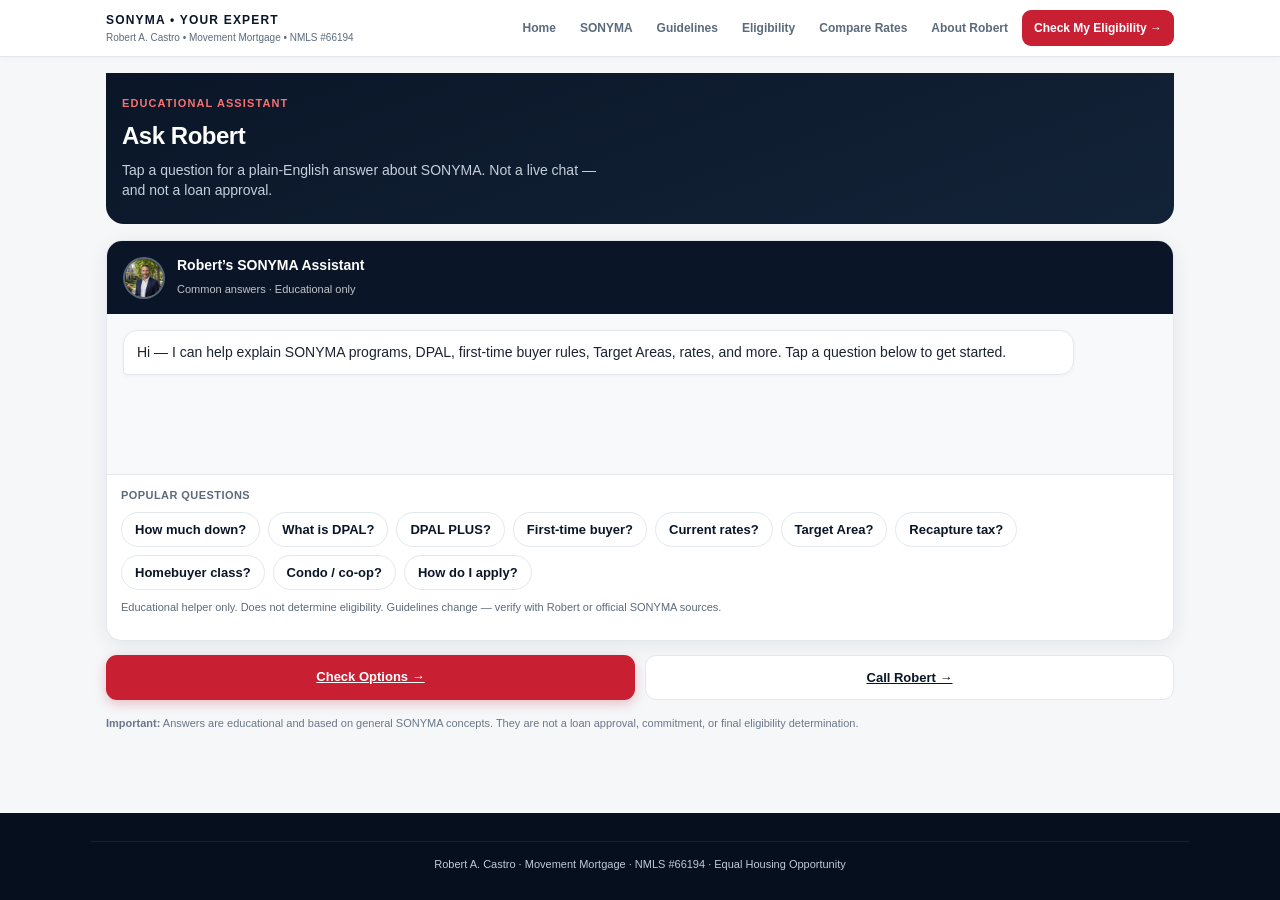
==== commit 420d069d: "Ask Robert upgrade: real photo avatar + typing indicator animation" ====
--- a/ask-robert.html
+++ b/ask-robert.html
@@ -21,16 +21,20 @@
   background: #fff; border: 1px solid var(--line); border-radius: 16px;
   overflow: hidden; display: flex; flex-direction: column;
   min-height: 380px; max-height: min(70vh, 560px);
+  box-shadow: 0 4px 20px rgba(10,22,40,.08);
 }
 .chat-head {
   background: var(--navy); color: #fff; padding: 14px 16px;
   display: flex; align-items: center; gap: 12px; flex-shrink: 0;
 }
 .chat-avatar {
-  width: 40px; height: 40px; border-radius: 50%;
-  background: rgba(255,255,255,.12); border: 1.5px solid rgba(255,255,255,.25);
-  display: flex; align-items: center; justify-content: center;
-  font-weight: 900; font-size: 14px; flex-shrink: 0;
+  width: 42px; height: 42px; border-radius: 50%;
+  overflow: hidden; flex-shrink: 0;
+  border: 2px solid rgba(255,255,255,.3);
+  background: #132337;
+}
+.chat-avatar img {
+  width: 100%; height: 100%; object-fit: cover; object-position: center top;
 }
 .chat-head strong { display: block; font-size: 14px; }
 .chat-head span { font-size: 11px; opacity: .75; }
@@ -41,16 +45,38 @@
 .bubble {
   max-width: 92%; padding: 11px 13px; border-radius: 14px;
   font-size: 14px; line-height: 1.5; margin-bottom: 10px;
+  animation: bubbleIn .25s ease;
+}
+@keyframes bubbleIn {
+  from { opacity: 0; transform: translateY(6px); }
+  to { opacity: 1; transform: translateY(0); }
 }
 .bubble.ai {
   background: #fff; color: var(--ink);
   border: 1px solid var(--line); border-bottom-left-radius: 4px;
+  box-shadow: 0 1px 4px rgba(10,22,40,.04);
 }
 .bubble.user {
   background: var(--red); color: #fff;
   margin-left: auto; border-bottom-right-radius: 4px;
 }
 .bubble a { font-weight: 700; color: var(--red); }
+.typing {
+  display: inline-flex; align-items: center; gap: 4px;
+  padding: 12px 16px; background: #fff; border: 1px solid var(--line);
+  border-radius: 14px; border-bottom-left-radius: 4px;
+  width: fit-content; margin-bottom: 10px;
+}
+.typing span {
+  width: 7px; height: 7px; border-radius: 50%;
+  background: #9ca3af; animation: typingDot 1.2s infinite ease-in-out;
+}
+.typing span:nth-child(2) { animation-delay: .15s; }
+.typing span:nth-child(3) { animation-delay: .3s; }
+@keyframes typingDot {
+  0%, 60%, 100% { transform: translateY(0); opacity: .4; }
+  30% { transform: translateY(-4px); opacity: 1; }
+}
 .chat-footer {
   padding: 12px 14px 14px; border-top: 1px solid var(--line);
   background: #fff; flex-shrink: 0;
@@ -64,10 +90,10 @@
   border: 1.5px solid var(--line); background: #fff;
   border-radius: 999px; padding: 9px 13px; font-size: 13px;
   font-weight: 600; cursor: pointer; color: var(--navy);
-  font-family: inherit;
+  font-family: inherit; transition: border-color .15s ease, color .15s ease, background .15s ease;
 }
 .chips button:hover, .chips button:focus {
-  border-color: var(--red); color: var(--red); outline: none;
+  border-color: var(--red); color: var(--red); outline: none; background: #fef2f2;
 }
 .chips button.active {
   border-color: var(--red); background: #fef2f2; color: var(--red);
@@ -79,8 +105,10 @@
 .quick-cta a {
   display: block; text-align: center; padding: 12px;
   border-radius: 11px; font-weight: 800; font-size: 13px;
-}
-.quick-cta .primary { background: var(--red); color: #fff; }
+  transition: transform .15s ease, box-shadow .15s ease;
+}
+.quick-cta .primary { background: var(--red); color: #fff; box-shadow: 0 4px 12px rgba(201,31,50,.25); }
+.quick-cta .primary:hover { transform: translateY(-1px); }
 .quick-cta .secondary { background: #fff; color: var(--navy); border: 1.5px solid var(--line); }
 </style>
 </head>
@@ -124,7 +152,9 @@
 
   <div class="chat-shell" id="chatShell">
     <div class="chat-head">
-      <div class="chat-avatar">RC</div>
+      <div class="chat-avatar">
+        <img src="/IMG_8223.jpeg" alt="Robert A. Castro" width="42" height="42">
+      </div>
       <div>
         <strong>Robert’s SONYMA Assistant</strong>
         <span>Common answers · Educational only</span>
@@ -195,25 +225,27 @@
   const q = btn.getAttribute('data-q');
   const a = answers[q] || "That’s a great question for Robert to review with your specific numbers. Try the Eligibility Explorer, or call Robert directly.";
 
-  // Highlight active chip
   document.querySelectorAll('#chips button').forEach(function (b) {
     b.classList.toggle('active', b === btn);
   });
 
-  // Replace chat so this Q&A starts at the top
+  // Show user question + typing indicator first
   body.innerHTML =
     '<div class="bubble user">' + q + '</div>' +
-    '<div class="bubble ai">' + a + '</div>' +
-    '<div class="bubble ai">Want to see how this might apply to your situation? <a href="/eligible.html"><b>Start the Eligibility Explorer →</b></a></div>';
-
-  // Scroll chat to top so the question is the first thing you see
+    '<div class="typing" id="typing"><span></span><span></span><span></span></div>';
   body.scrollTop = 0;
-
-  // Bring the chat shell into view under the sticky header
   shell.scrollIntoView({ behavior: 'smooth', block: 'start' });
+
+  // After short delay, replace typing with answer
+  setTimeout(function () {
+    body.innerHTML =
+      '<div class="bubble user">' + q + '</div>' +
+      '<div class="bubble ai">' + a + '</div>' +
+      '<div class="bubble ai">Want to see how this might apply to your situation? <a href="/eligible.html"><b>Start the Eligibility Explorer →</b></a></div>';
+    body.scrollTop = 0;
+  }, 650);
 });
 
-// Ensure page starts at top on load
 window.scrollTo(0, 0);
 </script>
 </body>
--- a/styles.css
+++ b/styles.css
@@ -1,39 +1,57 @@
-:root{--navy:#071a33;--navy2:#0c2b4d;--red:#c91f32;--green:#14804a;--amber:#a66a00;--ink:#17283e;--muted:#65758b;--paper:#f5f7f9;--line:#dfe5ec;--white:#fff}
+:root{--navy:#071a33;--navy2:#0c2b4d;--red:#c91f32;--red-dark:#a81828;--green:#14804a;--amber:#a66a00;--ink:#17283e;--muted:#65758b;--paper:#f5f7f9;--line:#dfe5ec;--white:#fff}
 *{box-sizing:border-box}
 html{scroll-behavior:smooth}
 html,body{margin:0;background:var(--paper);color:var(--ink);font-family:-apple-system,BlinkMacSystemFont,"Segoe UI",Arial,sans-serif;-webkit-text-size-adjust:100%;line-height:1.5}
 body{min-height:100vh;display:flex;flex-direction:column}
-a{color:var(--red)}
+a{color:var(--red);transition:color .15s ease}
 img{max-width:100%;height:auto;display:block}
 .app{max-width:1100px;margin:0 auto;width:100%;flex:1}
 .wrap{padding:16px;max-width:1100px;margin:0 auto}
-.site-header{background:rgba(255,255,255,.96);backdrop-filter:blur(14px);color:#0a1628;position:sticky;top:0;z-index:50;border-bottom:1px solid #e3e8ee}
+
+/* Header */
+.site-header{background:rgba(255,255,255,.97);backdrop-filter:blur(16px);-webkit-backdrop-filter:blur(16px);color:#0a1628;position:sticky;top:0;z-index:50;border-bottom:1px solid #e3e8ee;box-shadow:0 1px 8px rgba(10,22,40,.04)}
 .header-inner{max-width:1100px;margin:0 auto;padding:10px 16px;display:flex;align-items:center;justify-content:space-between;gap:12px}
 .brand-block{min-width:0}
 .brand{font-weight:900;letter-spacing:1.2px;font-size:12px;white-space:nowrap;color:#0a1628}
 .subbrand{font-size:10px;color:#5b6b7c;margin-top:1px}
 .nav-desktop{display:none;align-items:center;gap:4px;flex-wrap:wrap}
-.nav-desktop a{color:#5b6b7c;text-decoration:none;font-size:12px;font-weight:600;padding:8px 10px;border-radius:8px}
+.nav-desktop a{color:#5b6b7c;text-decoration:none;font-size:12px;font-weight:600;padding:8px 10px;border-radius:8px;transition:background .15s ease,color .15s ease}
 .nav-desktop a:hover,.nav-desktop a.active{background:#f0f3f6;color:#0a1628}
 .nav-cta{background:var(--red)!important;color:#fff!important;border-radius:9px!important;padding:9px 12px!important}
-.menu-btn{background:#fff;border:1.5px solid #e3e8ee;color:#0a1628;border-radius:9px;padding:10px 12px;font-weight:800;font-size:13px;cursor:pointer;min-height:44px}
+.menu-btn{background:#fff;border:1.5px solid #e3e8ee;color:#0a1628;border-radius:9px;padding:10px 12px;font-weight:800;font-size:13px;cursor:pointer;min-height:44px;transition:border-color .15s ease,background .15s ease}
+.menu-btn:hover{border-color:#c91f32;background:#fef2f2}
 .nav-mobile{display:none;background:#fff;padding:8px 16px 16px;border-top:1px solid #e3e8ee}
 .nav-mobile.open{display:block}
-.nav-mobile a{display:block;color:#1a2332;text-decoration:none;font-weight:600;font-size:14px;padding:12px 6px;border-bottom:1px solid #f0f3f6}
+.nav-mobile a{display:block;color:#1a2332;text-decoration:none;font-weight:600;font-size:14px;padding:12px 6px;border-bottom:1px solid #f0f3f6;transition:color .15s ease}
+.nav-mobile a:hover{color:var(--red)}
 .nav-mobile a.nav-cta-m{background:var(--red);color:#fff;text-align:center;border-radius:10px;margin-top:10px;border:0}
-.button,button.button{border:0;background:var(--red);color:#fff;font-weight:850;border-radius:11px;padding:14px 16px;cursor:pointer;text-decoration:none;display:inline-flex;align-items:center;justify-content:center;font-size:15px;min-height:48px;gap:6px}
-.button.secondary{background:#eef2f6;color:var(--navy)}
-.button.ghost{background:transparent;border:1.5px solid rgba(255,255,255,.35);color:#fff}
+
+/* Trust strip */
+.trust-strip{background:#0a1628;color:#a8b8c8;font-size:11px;font-weight:600;letter-spacing:.02em;text-align:center;padding:8px 12px;display:flex;flex-wrap:wrap;justify-content:center;gap:6px 14px}
+.trust-strip span{white-space:nowrap}
+.trust-strip b{color:#fff;font-weight:800}
+
+/* Buttons */
+.button,button.button{border:0;background:var(--red);color:#fff;font-weight:850;border-radius:11px;padding:14px 16px;cursor:pointer;text-decoration:none;display:inline-flex;align-items:center;justify-content:center;font-size:15px;min-height:48px;gap:6px;box-shadow:0 4px 14px rgba(201,31,50,.28);transition:background .15s ease,transform .15s ease,box-shadow .15s ease}
+.button:hover,button.button:hover{background:var(--red-dark);transform:translateY(-1px);box-shadow:0 6px 18px rgba(201,31,50,.35)}
+.button.secondary{background:#eef2f6;color:var(--navy);box-shadow:none}
+.button.secondary:hover{background:#e3e8ee;transform:none;box-shadow:none}
+.button.ghost{background:transparent;border:1.5px solid rgba(255,255,255,.35);color:#fff;box-shadow:none}
 .button.block{width:100%}
-.card{background:#fff;border:1px solid var(--line);border-radius:16px;padding:18px;margin-bottom:14px}
+
+/* Cards */
+.card{background:#fff;border:1px solid var(--line);border-radius:16px;padding:18px;margin-bottom:14px;box-shadow:0 2px 10px rgba(10,22,40,.04);transition:box-shadow .2s ease}
+.card:hover{box-shadow:0 4px 16px rgba(10,22,40,.07)}
 .card h2{margin:0 0 10px;color:var(--navy);font-size:20px;letter-spacing:-.3px}
 .card h3{margin:0 0 6px;color:var(--navy);font-size:16px}
 .muted{color:var(--muted);font-size:14px;line-height:1.5}
 .eyebrow{font-size:10px;color:var(--red);font-weight:900;letter-spacing:1.2px;text-transform:uppercase}
 .grid-2{display:grid;gap:12px}
 .grid-3{display:grid;gap:12px}
-.story-card{background:#fff;border:1px solid var(--line);border-radius:14px;padding:16px}
+.story-card{background:#fff;border:1px solid var(--line);border-radius:14px;padding:16px;box-shadow:0 1px 6px rgba(10,22,40,.03)}
 .story-card p{margin:0;color:var(--muted);font-size:13px;line-height:1.45}
+
+/* Hero */
 .hero{background:linear-gradient(180deg,#071a33,#061321);color:#fff;border-radius:16px;overflow:hidden;margin-bottom:16px}
 .hero-photo{position:relative;width:100%;height:260px;background:#0a1a2e;overflow:hidden}
 .hero-photo img{position:absolute;inset:0;width:100%;height:100%;object-fit:cover;object-position:center 18%}
@@ -48,21 +66,25 @@
 .path-steps{display:grid;gap:10px;margin:16px 0}
 .path-step{background:#fff;border:1px solid var(--line);border-radius:12px;padding:14px;display:flex;gap:12px;align-items:flex-start}
 .path-num{background:var(--navy);color:#fff;width:28px;height:28px;border-radius:50%;display:flex;align-items:center;justify-content:center;font-size:12px;font-weight:900;flex-shrink:0}
-.cta-band{background:linear-gradient(135deg,#071a33,#0c2b4d);color:#fff;border-radius:16px;padding:24px 16px;text-align:center;margin:16px 0}
+.cta-band{background:linear-gradient(135deg,#071a33,#0c2b4d);color:#fff;border-radius:16px;padding:24px 16px;text-align:center;margin:16px 0;box-shadow:0 8px 24px rgba(7,26,51,.18)}
 .cta-band h2{margin:0 0 8px;font-size:20px}
 .cta-band p{margin:0 0 14px;color:#c5d2e0;font-size:14px;line-height:1.45}
 .phone-lg{font-size:22px;font-weight:900;color:#fff;text-decoration:none;display:block;margin:8px 0 12px}
-.qa-item{background:#fff;border:1px solid #dfe5eb;border-radius:12px;margin-bottom:8px;overflow:hidden}
+
+/* FAQ */
+.qa-item{background:#fff;border:1px solid #dfe5eb;border-radius:12px;margin-bottom:8px;overflow:hidden;box-shadow:0 1px 4px rgba(10,22,40,.03)}
 .qa-q{width:100%;background:#fff;border:0;padding:14px;text-align:left;font-size:14px;font-weight:850;display:flex;justify-content:space-between;align-items:center;color:var(--navy);min-height:48px;cursor:pointer}
 .qa-q span{color:var(--red);font-size:18px}
 .qa-a{display:none;padding:0 14px 16px;color:#000;font-size:15px;line-height:1.65;background:#eef2f6;border-top:1px solid #d0d7e0}
 .qa-item.open .qa-a{display:block;padding:14px}
 label{display:block;font-size:13px;font-weight:800;color:var(--navy);margin:12px 0 5px}
 input,select{width:100%;padding:13px 12px;border:1px solid #cfd7e1;border-radius:10px;font-size:16px;background:#fff}
+
+/* Rates */
 .rate-grid{display:grid;grid-template-columns:1fr 1fr;gap:10px}
-.rate{border:1px solid var(--line);border-radius:14px;padding:16px;background:#fff;box-shadow:0 1px 3px rgba(7,26,51,.04)}
+.rate{border:1px solid var(--line);border-radius:14px;padding:16px;background:#fff;box-shadow:0 2px 8px rgba(7,26,51,.05)}
 .rate strong{font-size:11px;display:block;color:var(--muted);letter-spacing:.4px;text-transform:uppercase}
-.rate .num{font-size:28px;font-weight:900;color:var(--red);margin:8px 0 4px;letter-spacing:-.5px}
+.rate .num{font-size:32px;font-weight:900;color:var(--red);margin:8px 0 4px;letter-spacing:-.04em;line-height:1}
 .rate small{color:var(--muted);font-size:12px;line-height:1.4;display:block}
 .result{border-left:4px solid var(--green);background:#fff;border-radius:12px;padding:14px;margin:8px 0;border:1px solid var(--line)}
 .result.no{border-left-color:#c7ced7}
@@ -75,6 +97,8 @@
 .stepbar{display:grid;grid-template-columns:repeat(5,1fr);gap:3px;margin-bottom:12px}
 .stepbar div{font-size:9px;text-align:center;font-weight:900;color:#8290a2;padding:9px 2px;border-radius:8px;background:#eef2f6;line-height:1.25}
 .stepbar .active{background:#c91f32;color:#fff}
+
+/* Footer */
 .site-footer{background:#050f1d;color:#bfcbd9;font-size:12px;padding:28px 16px;margin-top:auto}
 .footer-inner{max-width:1100px;margin:0 auto}
 .footer-grid{display:grid;gap:18px;margin-bottom:18px}
@@ -87,8 +111,9 @@
 .flow-box{background:var(--navy);color:#fff;padding:12px 14px;border-radius:10px;font-weight:800;font-size:12px;text-align:center}
 .flow-arrow{color:var(--red);font-weight:900;font-size:18px}
 .cond-cards{display:grid;gap:12px;margin:16px 0}
-.cond-card{background:#fff;border:1px solid var(--line);border-radius:14px;padding:16px;border-left:4px solid var(--red)}
+.cond-card{background:#fff;border:1px solid var(--line);border-radius:14px;padding:16px;border-left:4px solid var(--red);box-shadow:0 2px 8px rgba(10,22,40,.04)}
 .cond-card .n{font-size:28px;font-weight:900;color:var(--red);line-height:1}
+
 @media(min-width:800px){
   .nav-desktop{display:flex}
   .menu-btn{display:none}
@@ -102,19 +127,20 @@
   .cond-cards{grid-template-columns:repeat(3,1fr)}
 }
 
-/* Phase 4 — reusable rate + program cards */
+/* Rate + program cards */
 .rate-card-grid{display:grid;grid-template-columns:1fr 1fr;gap:12px}
 .rate-card{
   background:#fff;border:1px solid var(--line);border-radius:16px;padding:18px 16px;
-  box-shadow:0 1px 4px rgba(7,26,51,.04)
+  box-shadow:0 2px 10px rgba(7,26,51,.05);transition:box-shadow .2s ease,transform .2s ease
 }
+.rate-card:hover{box-shadow:0 6px 18px rgba(7,26,51,.08);transform:translateY(-2px)}
 .rate-card .tag{
   display:inline-block;font-size:10px;font-weight:800;letter-spacing:.06em;
   text-transform:uppercase;color:var(--red);margin-bottom:6px
 }
 .rate-card h3{font-size:14px;font-weight:800;color:var(--navy);margin:0 0 4px}
 .rate-card .rate-num{
-  font-size:32px;font-weight:900;color:var(--red);letter-spacing:-.04em;line-height:1.1;margin:6px 0
+  font-size:34px;font-weight:900;color:var(--red);letter-spacing:-.04em;line-height:1.05;margin:6px 0
 }
 .rate-card .rate-sub{font-size:12px;color:var(--muted);line-height:1.4}
 .rate-card .rate-meta{font-size:11px;color:var(--muted);margin-top:8px;padding-top:8px;border-top:1px solid var(--line)}
@@ -122,8 +148,9 @@
 @media(min-width:700px){.program-grid{grid-template-columns:1fr 1fr}}
 .program-card{
   background:#fff;border:1px solid var(--line);border-radius:16px;padding:18px;
-  display:flex;flex-direction:column;gap:8px
+  display:flex;flex-direction:column;gap:8px;box-shadow:0 2px 10px rgba(7,26,51,.04);transition:box-shadow .2s ease
 }
+.program-card:hover{box-shadow:0 6px 18px rgba(7,26,51,.08)}
 .program-card .pc-top{display:flex;align-items:flex-start;justify-content:space-between;gap:8px}
 .program-card .pc-icon{
   width:36px;height:36px;border-radius:10px;background:#fef2f2;color:var(--red);
